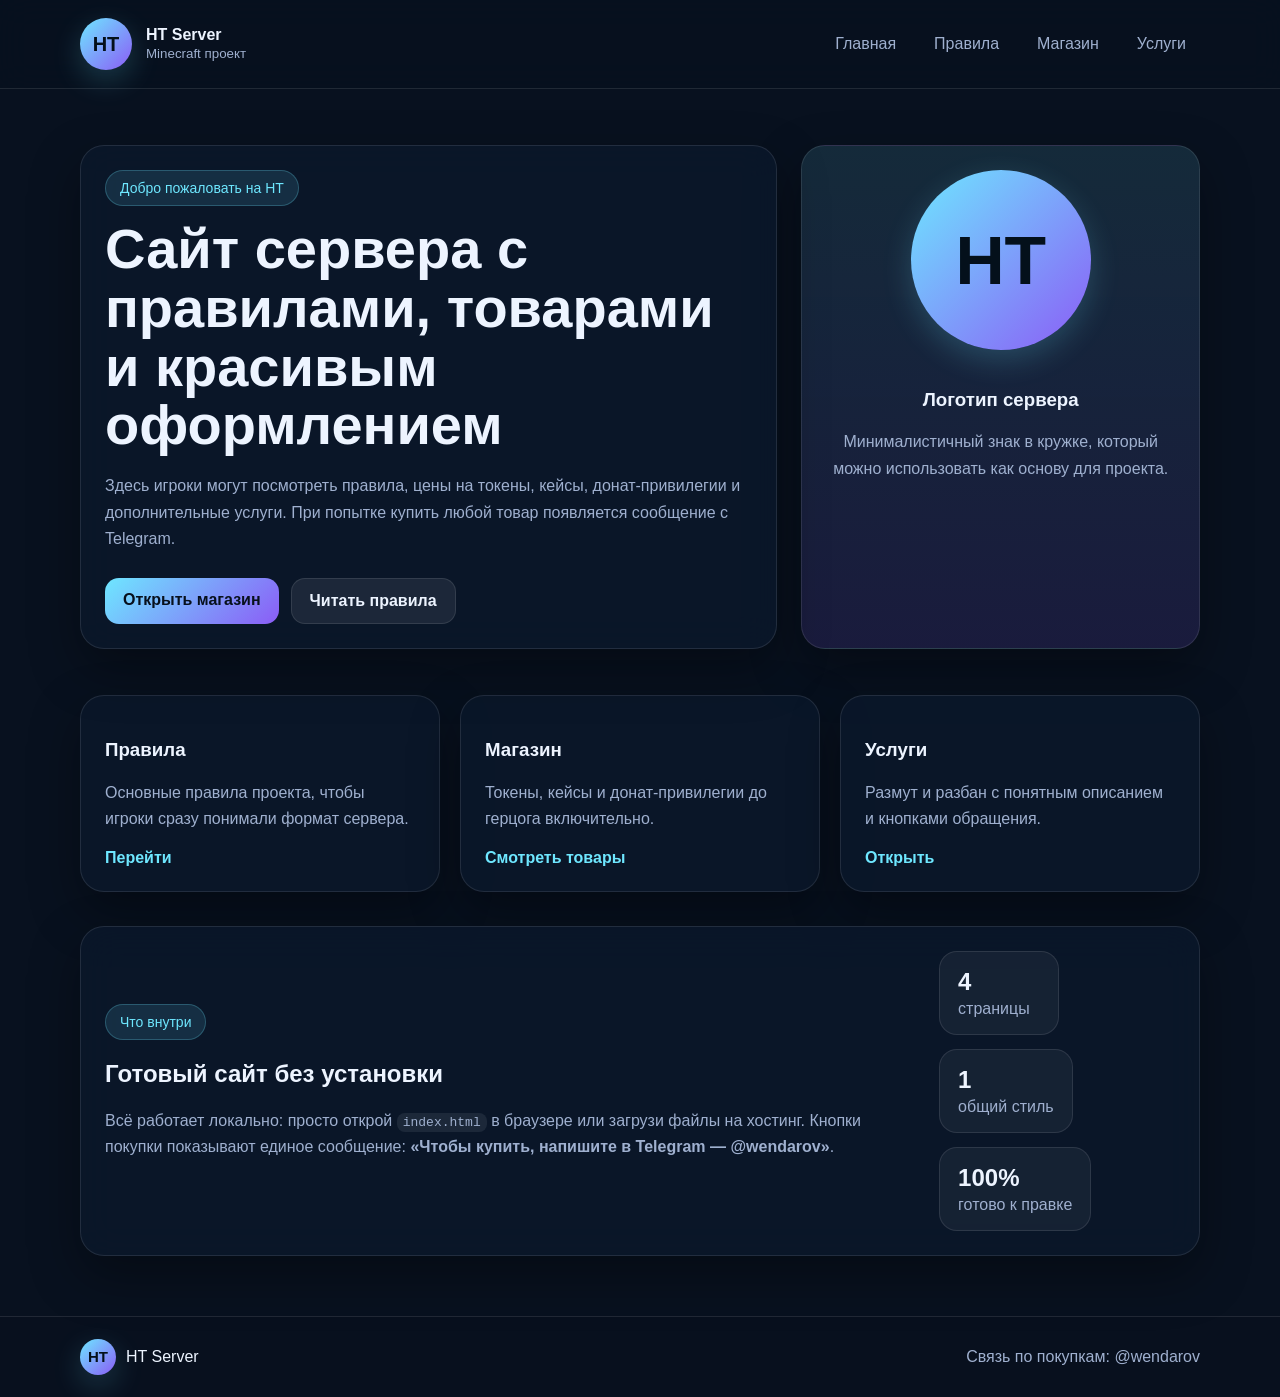
==== index.html @ 4ad542b7 "Add files via upload" ====
<!DOCTYPE html>
<html lang="ru">
<head>
  <meta charset="UTF-8" />
  <meta name="viewport" content="width=device-width, initial-scale=1.0" />
  <title>HT Server — Главная</title>
  <link rel="stylesheet" href="styles.css" />
</head>
<body>
  <div class="bg"></div>
  <header class="site-header">
    <div class="container nav">
      <a class="brand" href="index.html">
        <span class="logo">HT</span>
        <span class="brand-text">
          <strong>HT Server</strong>
          <small>Minecraft проект</small>
        </span>
      </a>
      <nav>
        <a href="index.html">Главная</a>
        <a href="rules.html">Правила</a>
        <a href="shop.html">Магазин</a>
        <a href="services.html">Услуги</a>
      </nav>
    </div>
  </header>

  <main>
    <section class="hero container">
      <div class="hero-copy card glass">
        <span class="pill">Добро пожаловать на HT</span>
        <h1>Сайт сервера с правилами, товарами и красивым оформлением</h1>
        <p>
          Здесь игроки могут посмотреть правила, цены на токены, кейсы, донат-привилегии
          и дополнительные услуги. При попытке купить любой товар появляется сообщение с Telegram.
        </p>
        <div class="hero-actions">
          <a class="btn btn-primary" href="shop.html">Открыть магазин</a>
          <a class="btn btn-secondary" href="rules.html">Читать правила</a>
        </div>
      </div>
      <div class="hero-side card gradient-card">
        <div class="big-logo">HT</div>
        <h3>Логотип сервера</h3>
        <p>Минималистичный знак в кружке, который можно использовать как основу для проекта.</p>
      </div>
    </section>

    <section class="container grid-3">
      <article class="card">
        <h3>Правила</h3>
        <p>Основные правила проекта, чтобы игроки сразу понимали формат сервера.</p>
        <a class="text-link" href="rules.html">Перейти</a>
      </article>
      <article class="card">
        <h3>Магазин</h3>
        <p>Токены, кейсы и донат-привилегии до герцога включительно.</p>
        <a class="text-link" href="shop.html">Смотреть товары</a>
      </article>
      <article class="card">
        <h3>Услуги</h3>
        <p>Размут и разбан с понятным описанием и кнопками обращения.</p>
        <a class="text-link" href="services.html">Открыть</a>
      </article>
    </section>

    <section class="container feature card glass">
      <div>
        <span class="pill">Что внутри</span>
        <h2>Готовый сайт без установки</h2>
        <p>
          Всё работает локально: просто открой <code>index.html</code> в браузере или загрузи файлы на хостинг.
          Кнопки покупки показывают единое сообщение: <strong>«Чтобы купить, напишите в Telegram — @wendarov»</strong>.
        </p>
      </div>
      <div class="mini-stats">
        <div><strong>4</strong><span>страницы</span></div>
        <div><strong>1</strong><span>общий стиль</span></div>
        <div><strong>100%</strong><span>готово к правке</span></div>
      </div>
    </section>
  </main>

  <footer class="site-footer">
    <div class="container footer-row">
      <div class="brand footer-brand">
        <span class="logo small">HT</span>
        <span>HT Server</span>
      </div>
      <div class="footer-note">Связь по покупкам: @wendarov</div>
    </div>
  </footer>
  <script src="script.js"></script>
</body>
</html>
---- styles.css ----
:root {
  --bg: #08111f;
  --bg-soft: rgba(255,255,255,0.06);
  --card: rgba(11, 24, 45, 0.75);
  --line: rgba(255,255,255,0.1);
  --text: #edf4ff;
  --muted: #9fb0cf;
  --accent: #6ee7ff;
  --accent-2: #8b5cf6;
  --shadow: 0 20px 50px rgba(0,0,0,0.35);
}
* { box-sizing: border-box; }
html, body { margin: 0; padding: 0; font-family: Inter, Arial, sans-serif; color: var(--text); background: var(--bg); }
a { color: inherit; text-decoration: none; }
body { min-height: 100vh; position: relative; }
.bg {
  position: fixed; inset: 0; z-index: -1;
  background:
    radial-gradient(circle at top left, rgba(110,231,255,0.16), transparent 30%),
    radial-gradient(circle at top right, rgba(139,92,246,0.18), transparent 28%),
    linear-gradient(180deg, #09101c 0%, #08111f 100%);
}
.container { width: min(1120px, calc(100% - 32px)); margin: 0 auto; }
.site-header { position: sticky; top: 0; backdrop-filter: blur(16px); background: rgba(8,17,31,0.6); border-bottom: 1px solid var(--line); z-index: 10; }
.nav { display: flex; align-items: center; justify-content: space-between; padding: 18px 0; gap: 20px; }
.brand { display: flex; align-items: center; gap: 14px; }
.brand-text { display: flex; flex-direction: column; line-height: 1.05; }
.brand-text small { color: var(--muted); margin-top: 3px; }
.logo, .big-logo {
  display: inline-flex; align-items: center; justify-content: center; border-radius: 999px;
  background: linear-gradient(135deg, var(--accent), var(--accent-2)); color: #04101b; font-weight: 900;
  box-shadow: 0 10px 30px rgba(110,231,255,0.2);
}
.logo { width: 52px; height: 52px; font-size: 20px; }
.logo.small { width: 36px; height: 36px; font-size: 15px; }
.big-logo { width: 180px; height: 180px; font-size: 68px; margin: 0 auto 20px; }
nav { display: flex; gap: 10px; flex-wrap: wrap; }
nav a { padding: 10px 14px; border-radius: 12px; color: var(--muted); }
nav a:hover, nav a.active { color: var(--text); background: rgba(255,255,255,0.06); }
.hero { display: grid; grid-template-columns: 1.4fr 0.8fr; gap: 24px; padding: 56px 0 26px; }
.card {
  background: var(--card); border: 1px solid var(--line); border-radius: 24px; padding: 24px; box-shadow: var(--shadow);
}
.glass { backdrop-filter: blur(18px); }
.gradient-card { background: linear-gradient(180deg, rgba(110,231,255,0.12), rgba(139,92,246,0.14)); text-align: center; }
.hero-copy h1, .page-head h1 { font-size: clamp(32px, 5vw, 56px); line-height: 1.05; margin: 14px 0 18px; }
.hero-copy p, .page-head p, .card p { color: var(--muted); line-height: 1.65; }
.pill { display: inline-block; background: rgba(110,231,255,0.12); color: var(--accent); border: 1px solid rgba(110,231,255,0.24); padding: 9px 14px; border-radius: 999px; font-size: 14px; }
.hero-actions { display: flex; gap: 12px; flex-wrap: wrap; margin-top: 26px; }
.btn {
  border: 0; border-radius: 14px; padding: 13px 18px; font-weight: 700; cursor: pointer; transition: transform .18s ease, opacity .18s ease;
}
.btn:hover { transform: translateY(-2px); }
.btn-primary { background: linear-gradient(135deg, var(--accent), var(--accent-2)); color: #07101c; }
.btn-secondary { background: rgba(255,255,255,0.08); color: var(--text); border: 1px solid var(--line); }
.grid-3 { display: grid; grid-template-columns: repeat(3, 1fr); gap: 20px; padding: 20px 0 24px; }
.text-link { color: var(--accent); font-weight: 700; }
.feature { display: flex; justify-content: space-between; gap: 24px; align-items: center; margin: 10px auto 60px; }
.mini-stats { display: flex; gap: 14px; flex-wrap: wrap; }
.mini-stats div { min-width: 120px; padding: 16px 18px; background: rgba(255,255,255,0.05); border: 1px solid var(--line); border-radius: 18px; display: flex; flex-direction: column; }
.mini-stats strong { font-size: 24px; }
.mini-stats span { color: var(--muted); margin-top: 4px; }
.page { padding: 46px 0 60px; }
.page-head { margin-bottom: 26px; }
.rules-list, .shop-grid { display: grid; grid-template-columns: repeat(2, 1fr); gap: 20px; }
.rule-num { font-size: 12px; letter-spacing: .18em; color: var(--accent); }
.section-title { margin: 36px 0 18px; font-size: 30px; }
.shop-item { display: flex; flex-direction: column; gap: 12px; }
.shop-item strong { font-size: 28px; }
.shop-item .btn { width: 100%; margin-top: auto; }
.shop-item.large { min-height: 260px; }
.site-footer { border-top: 1px solid var(--line); background: rgba(8,17,31,0.5); }
.footer-row { display: flex; justify-content: space-between; align-items: center; padding: 22px 0; gap: 16px; flex-wrap: wrap; }
.footer-brand { gap: 10px; }
.footer-note { color: var(--muted); }
code { background: rgba(255,255,255,0.08); padding: 2px 6px; border-radius: 8px; }

@media (max-width: 900px) {
  .hero, .grid-3, .rules-list, .shop-grid, .feature { grid-template-columns: 1fr; display: grid; }
  .feature { align-items: start; }
  .nav { flex-direction: column; align-items: flex-start; }
}

@media (max-width: 600px) {
  .card { padding: 18px; border-radius: 20px; }
  .logo { width: 46px; height: 46px; }
  nav a { padding: 8px 10px; }
  .section-title { font-size: 24px; }
}
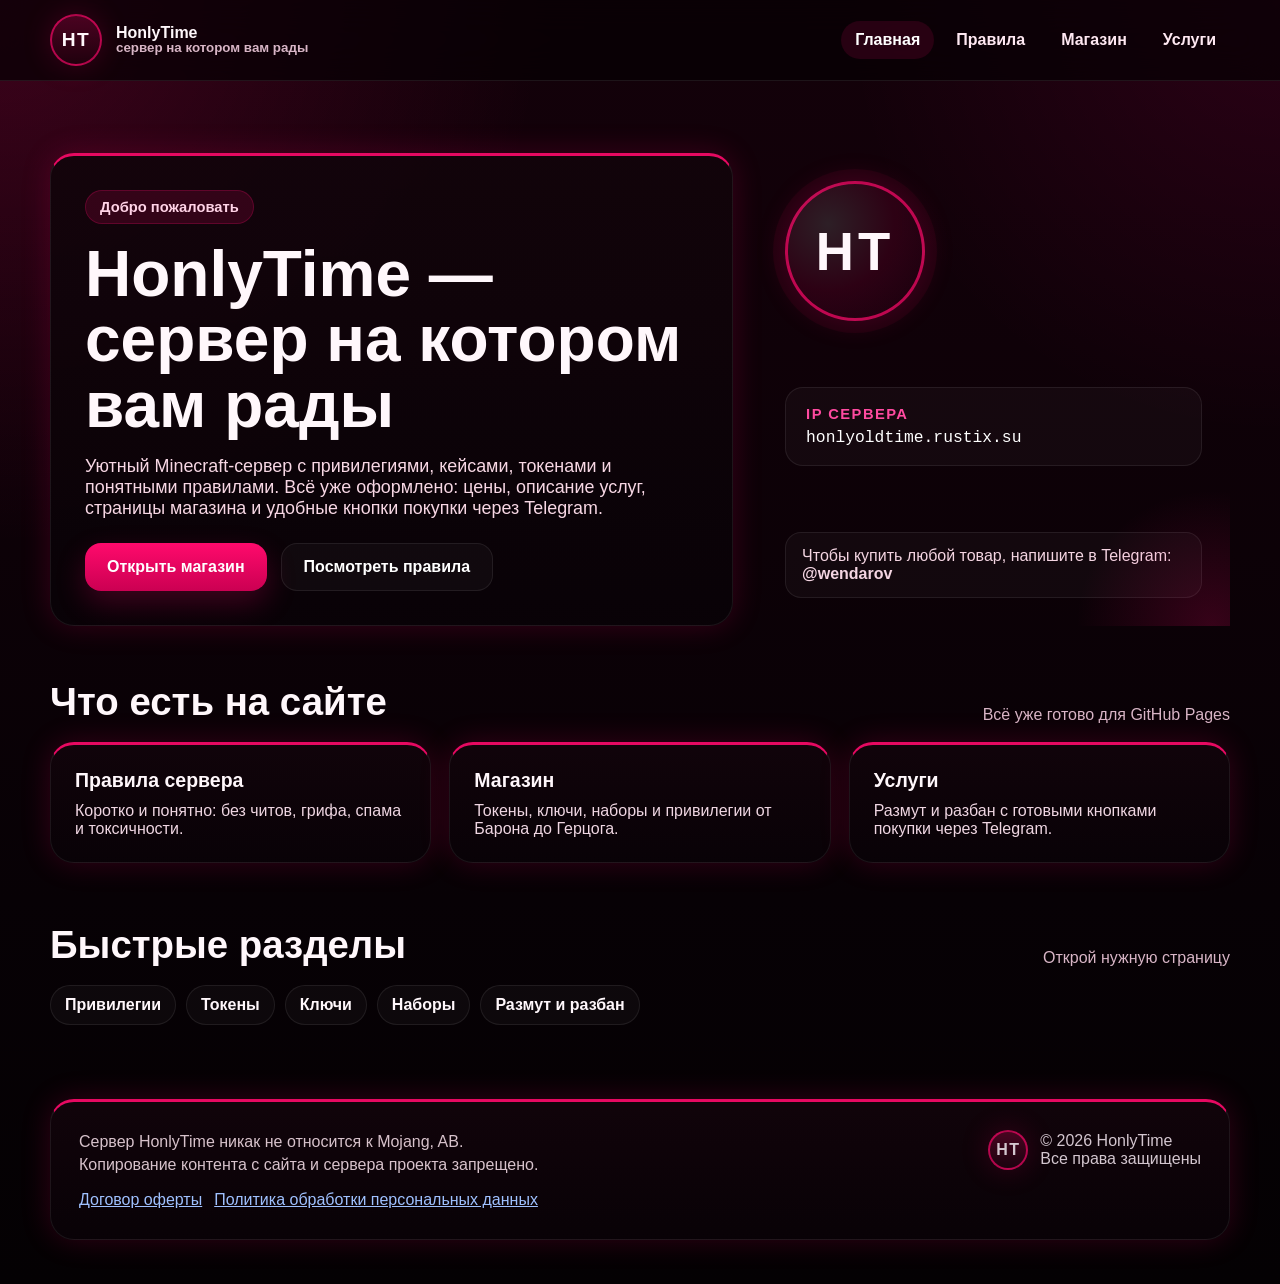
==== commit bd242378: "Add files via upload" ====
--- a/index.html
+++ b/index.html
@@ -1,24 +1,20 @@
 <!DOCTYPE html>
 <html lang="ru">
 <head>
-  <meta charset="UTF-8" />
-  <meta name="viewport" content="width=device-width, initial-scale=1.0" />
-  <title>HT Server — Главная</title>
-  <link rel="stylesheet" href="styles.css" />
+  <meta charset="UTF-8">
+  <meta name="viewport" content="width=device-width, initial-scale=1.0">
+  <title>HonlyTime — сервер на котором вам рады</title>
+  <link rel="stylesheet" href="styles.css">
 </head>
 <body>
-  <div class="bg"></div>
   <header class="site-header">
     <div class="container nav">
       <a class="brand" href="index.html">
         <span class="logo">HT</span>
-        <span class="brand-text">
-          <strong>HT Server</strong>
-          <small>Minecraft проект</small>
-        </span>
+        <span class="brand-text"><strong>HonlyTime</strong><small>сервер на котором вам рады</small></span>
       </a>
       <nav>
-        <a href="index.html">Главная</a>
+        <a class="active" href="index.html">Главная</a>
         <a href="rules.html">Правила</a>
         <a href="shop.html">Магазин</a>
         <a href="services.html">Услуги</a>
@@ -26,71 +22,89 @@
     </div>
   </header>
 
-  <main>
-    <section class="hero container">
-      <div class="hero-copy card glass">
-        <span class="pill">Добро пожаловать на HT</span>
-        <h1>Сайт сервера с правилами, товарами и красивым оформлением</h1>
-        <p>
-          Здесь игроки могут посмотреть правила, цены на токены, кейсы, донат-привилегии
-          и дополнительные услуги. При попытке купить любой товар появляется сообщение с Telegram.
-        </p>
+  <main class="container">
+    <section class="hero">
+      <div class="hero-card">
+        <span class="kicker">Добро пожаловать</span>
+        <h1>HonlyTime — сервер на котором вам рады</h1>
+        <p>Уютный Minecraft-сервер с привилегиями, кейсами, токенами и понятными правилами. Всё уже оформлено: цены, описание услуг, страницы магазина и удобные кнопки покупки через Telegram.</p>
         <div class="hero-actions">
           <a class="btn btn-primary" href="shop.html">Открыть магазин</a>
-          <a class="btn btn-secondary" href="rules.html">Читать правила</a>
+          <a class="btn btn-secondary" href="rules.html">Посмотреть правила</a>
         </div>
       </div>
-      <div class="hero-side card gradient-card">
+      <aside class="hero-side">
         <div class="big-logo">HT</div>
-        <h3>Логотип сервера</h3>
-        <p>Минималистичный знак в кружке, который можно использовать как основу для проекта.</p>
+        <div class="ip-box">
+          <strong>IP сервера</strong>
+          <code>honlyoldtime.rustix.su</code>
+        </div>
+        <div class="notice">Чтобы купить любой товар, напишите в Telegram: <strong>@wendarov</strong></div>
+      </aside>
+    </section>
+
+    <section class="section">
+      <div class="section-title">
+        <h2>Что есть на сайте</h2>
+        <p>Всё уже готово для GitHub Pages</p>
+      </div>
+      <div class="grid-3">
+        <article class="card">
+          <h3>Правила сервера</h3>
+          <p>Коротко и понятно: без читов, грифа, спама и токсичности.</p>
+        </article>
+        <article class="card">
+          <h3>Магазин</h3>
+          <p>Токены, ключи, наборы и привилегии от Барона до Герцога.</p>
+        </article>
+        <article class="card">
+          <h3>Услуги</h3>
+          <p>Размут и разбан с готовыми кнопками покупки через Telegram.</p>
+        </article>
       </div>
     </section>
 
-    <section class="container grid-3">
-      <article class="card">
-        <h3>Правила</h3>
-        <p>Основные правила проекта, чтобы игроки сразу понимали формат сервера.</p>
-        <a class="text-link" href="rules.html">Перейти</a>
-      </article>
-      <article class="card">
-        <h3>Магазин</h3>
-        <p>Токены, кейсы и донат-привилегии до герцога включительно.</p>
-        <a class="text-link" href="shop.html">Смотреть товары</a>
-      </article>
-      <article class="card">
-        <h3>Услуги</h3>
-        <p>Размут и разбан с понятным описанием и кнопками обращения.</p>
-        <a class="text-link" href="services.html">Открыть</a>
-      </article>
-    </section>
-
-    <section class="container feature card glass">
-      <div>
-        <span class="pill">Что внутри</span>
-        <h2>Готовый сайт без установки</h2>
-        <p>
-          Всё работает локально: просто открой <code>index.html</code> в браузере или загрузи файлы на хостинг.
-          Кнопки покупки показывают единое сообщение: <strong>«Чтобы купить, напишите в Telegram — @wendarov»</strong>.
-        </p>
+    <section class="section">
+      <div class="section-title">
+        <h2>Быстрые разделы</h2>
+        <p>Открой нужную страницу</p>
       </div>
-      <div class="mini-stats">
-        <div><strong>4</strong><span>страницы</span></div>
-        <div><strong>1</strong><span>общий стиль</span></div>
-        <div><strong>100%</strong><span>готово к правке</span></div>
+      <div class="anchor-list">
+        <a href="shop.html#privileges">Привилегии</a>
+        <a href="shop.html#tokens">Токены</a>
+        <a href="shop.html#keys">Ключи</a>
+        <a href="shop.html#bundles">Наборы</a>
+        <a href="services.html">Размут и разбан</a>
       </div>
     </section>
   </main>
 
-  <footer class="site-footer">
-    <div class="container footer-row">
-      <div class="brand footer-brand">
-        <span class="logo small">HT</span>
-        <span>HT Server</span>
+  <footer class="footer-wrap">
+    <div class="container footer-shell">
+      <div class="footer-grid">
+        <div class="copy-note">
+          <div>Сервер HonlyTime никак не относится к Mojang, AB.</div>
+          <div>Копирование контента с сайта и сервера проекта запрещено.</div>
+          <div class="footer-links"><a href="rules.html">Договор оферты</a><a href="rules.html">Политика обработки персональных данных</a></div>
+        </div>
+        <div class="footer-brand">
+          <span class="logo small">HT</span>
+          <div>© 2026 HonlyTime<br>Все права защищены</div>
+        </div>
       </div>
-      <div class="footer-note">Связь по покупкам: @wendarov</div>
     </div>
   </footer>
+
+  <div class="modal" id="buyModal">
+    <div class="modal-card">
+      <h3 id="modalTitle">Покупка</h3>
+      <p id="modalText">Чтобы купить, напишите в Telegram — @wendarov</p>
+      <div class="modal-actions">
+        <a class="telegram-link" href="https://t.me/wendarov" target="_blank" rel="noopener noreferrer">Открыть Telegram</a>
+        <button class="btn btn-secondary" data-close>Закрыть</button>
+      </div>
+    </div>
+  </div>
   <script src="script.js"></script>
 </body>
 </html>
--- a/styles.css
+++ b/styles.css
@@ -1,89 +1,141 @@
-:root {
-  --bg: #08111f;
-  --bg-soft: rgba(255,255,255,0.06);
-  --card: rgba(11, 24, 45, 0.75);
-  --line: rgba(255,255,255,0.1);
-  --text: #edf4ff;
-  --muted: #9fb0cf;
-  --accent: #6ee7ff;
-  --accent-2: #8b5cf6;
-  --shadow: 0 20px 50px rgba(0,0,0,0.35);
+:root{
+  --bg:#090109;
+  --bg2:#14010a;
+  --card:#10030b;
+  --card2:#150712;
+  --accent:#ff0a6c;
+  --accent2:#ff4aa0;
+  --text:#fff7fb;
+  --muted:#d8b5c6;
+  --line:rgba(255,255,255,.08);
+  --glow:0 0 30px rgba(255,10,108,.18);
 }
-* { box-sizing: border-box; }
-html, body { margin: 0; padding: 0; font-family: Inter, Arial, sans-serif; color: var(--text); background: var(--bg); }
-a { color: inherit; text-decoration: none; }
-body { min-height: 100vh; position: relative; }
-.bg {
-  position: fixed; inset: 0; z-index: -1;
+*{box-sizing:border-box}
+html{scroll-behavior:smooth}
+body{
+  margin:0;
+  font-family: Inter, Arial, Helvetica, sans-serif;
+  color:var(--text);
   background:
-    radial-gradient(circle at top left, rgba(110,231,255,0.16), transparent 30%),
-    radial-gradient(circle at top right, rgba(139,92,246,0.18), transparent 28%),
-    linear-gradient(180deg, #09101c 0%, #08111f 100%);
+    radial-gradient(circle at top left, rgba(255,10,108,.18), transparent 30%),
+    radial-gradient(circle at top right, rgba(255,0,128,.1), transparent 24%),
+    linear-gradient(180deg, #14010a 0%, #070105 70%, #040103 100%);
+  min-height:100vh;
 }
-.container { width: min(1120px, calc(100% - 32px)); margin: 0 auto; }
-.site-header { position: sticky; top: 0; backdrop-filter: blur(16px); background: rgba(8,17,31,0.6); border-bottom: 1px solid var(--line); z-index: 10; }
-.nav { display: flex; align-items: center; justify-content: space-between; padding: 18px 0; gap: 20px; }
-.brand { display: flex; align-items: center; gap: 14px; }
-.brand-text { display: flex; flex-direction: column; line-height: 1.05; }
-.brand-text small { color: var(--muted); margin-top: 3px; }
-.logo, .big-logo {
-  display: inline-flex; align-items: center; justify-content: center; border-radius: 999px;
-  background: linear-gradient(135deg, var(--accent), var(--accent-2)); color: #04101b; font-weight: 900;
-  box-shadow: 0 10px 30px rgba(110,231,255,0.2);
+a{color:inherit;text-decoration:none}
+.container{width:min(1180px, calc(100% - 32px)); margin:0 auto}
+.site-header{
+  position:sticky;top:0;z-index:20;
+  backdrop-filter: blur(18px);
+  background:rgba(7,1,5,.74);
+  border-bottom:1px solid var(--line);
 }
-.logo { width: 52px; height: 52px; font-size: 20px; }
-.logo.small { width: 36px; height: 36px; font-size: 15px; }
-.big-logo { width: 180px; height: 180px; font-size: 68px; margin: 0 auto 20px; }
-nav { display: flex; gap: 10px; flex-wrap: wrap; }
-nav a { padding: 10px 14px; border-radius: 12px; color: var(--muted); }
-nav a:hover, nav a.active { color: var(--text); background: rgba(255,255,255,0.06); }
-.hero { display: grid; grid-template-columns: 1.4fr 0.8fr; gap: 24px; padding: 56px 0 26px; }
-.card {
-  background: var(--card); border: 1px solid var(--line); border-radius: 24px; padding: 24px; box-shadow: var(--shadow);
+.nav{display:flex;align-items:center;justify-content:space-between;gap:18px;padding:14px 0}
+.brand{display:flex;align-items:center;gap:14px;font-weight:800}
+.logo{
+  width:52px;height:52px;border-radius:50%;display:grid;place-items:center;
+  font-size:1.2rem;font-weight:900;letter-spacing:.08em;
+  background:linear-gradient(180deg, rgba(255,10,108,.24), rgba(255,10,108,.06));
+  border:2px solid rgba(255,10,108,.65);box-shadow:var(--glow);
 }
-.glass { backdrop-filter: blur(18px); }
-.gradient-card { background: linear-gradient(180deg, rgba(110,231,255,0.12), rgba(139,92,246,0.14)); text-align: center; }
-.hero-copy h1, .page-head h1 { font-size: clamp(32px, 5vw, 56px); line-height: 1.05; margin: 14px 0 18px; }
-.hero-copy p, .page-head p, .card p { color: var(--muted); line-height: 1.65; }
-.pill { display: inline-block; background: rgba(110,231,255,0.12); color: var(--accent); border: 1px solid rgba(110,231,255,0.24); padding: 9px 14px; border-radius: 999px; font-size: 14px; }
-.hero-actions { display: flex; gap: 12px; flex-wrap: wrap; margin-top: 26px; }
-.btn {
-  border: 0; border-radius: 14px; padding: 13px 18px; font-weight: 700; cursor: pointer; transition: transform .18s ease, opacity .18s ease;
+.logo.small{width:40px;height:40px;font-size:1rem}
+.brand-text{display:flex;flex-direction:column;line-height:1.05}
+.brand-text small{font-weight:600;color:var(--muted)}
+.nav nav{display:flex;flex-wrap:wrap;gap:8px}
+.nav nav a{padding:10px 14px;border-radius:999px;color:#ffe8f2;font-weight:700}
+.nav nav a:hover,.nav nav a.active{background:rgba(255,10,108,.12);color:#fff}
+.hero{padding:72px 0 36px;display:grid;grid-template-columns:1.3fr .9fr;gap:24px;align-items:stretch}
+.hero-card,.card,.footer-shell,.rule-card,.price-card,.service-card,.rank-card{
+  background:linear-gradient(180deg, rgba(18,4,11,.92), rgba(9,2,7,.95));
+  border:1px solid var(--line);
+  border-top:3px solid rgba(255,10,108,.9);
+  box-shadow:var(--glow);border-radius:24px;
 }
-.btn:hover { transform: translateY(-2px); }
-.btn-primary { background: linear-gradient(135deg, var(--accent), var(--accent-2)); color: #07101c; }
-.btn-secondary { background: rgba(255,255,255,0.08); color: var(--text); border: 1px solid var(--line); }
-.grid-3 { display: grid; grid-template-columns: repeat(3, 1fr); gap: 20px; padding: 20px 0 24px; }
-.text-link { color: var(--accent); font-weight: 700; }
-.feature { display: flex; justify-content: space-between; gap: 24px; align-items: center; margin: 10px auto 60px; }
-.mini-stats { display: flex; gap: 14px; flex-wrap: wrap; }
-.mini-stats div { min-width: 120px; padding: 16px 18px; background: rgba(255,255,255,0.05); border: 1px solid var(--line); border-radius: 18px; display: flex; flex-direction: column; }
-.mini-stats strong { font-size: 24px; }
-.mini-stats span { color: var(--muted); margin-top: 4px; }
-.page { padding: 46px 0 60px; }
-.page-head { margin-bottom: 26px; }
-.rules-list, .shop-grid { display: grid; grid-template-columns: repeat(2, 1fr); gap: 20px; }
-.rule-num { font-size: 12px; letter-spacing: .18em; color: var(--accent); }
-.section-title { margin: 36px 0 18px; font-size: 30px; }
-.shop-item { display: flex; flex-direction: column; gap: 12px; }
-.shop-item strong { font-size: 28px; }
-.shop-item .btn { width: 100%; margin-top: auto; }
-.shop-item.large { min-height: 260px; }
-.site-footer { border-top: 1px solid var(--line); background: rgba(8,17,31,0.5); }
-.footer-row { display: flex; justify-content: space-between; align-items: center; padding: 22px 0; gap: 16px; flex-wrap: wrap; }
-.footer-brand { gap: 10px; }
-.footer-note { color: var(--muted); }
-code { background: rgba(255,255,255,0.08); padding: 2px 6px; border-radius: 8px; }
-
-@media (max-width: 900px) {
-  .hero, .grid-3, .rules-list, .shop-grid, .feature { grid-template-columns: 1fr; display: grid; }
-  .feature { align-items: start; }
-  .nav { flex-direction: column; align-items: flex-start; }
+.hero-card{padding:34px}
+.kicker{display:inline-flex;align-items:center;gap:8px;padding:8px 14px;border-radius:999px;background:rgba(255,10,108,.14);color:#ffd2e6;font-weight:800;font-size:.92rem;border:1px solid rgba(255,10,108,.22)}
+.hero h1{font-size:clamp(2.1rem,5vw,4.2rem);line-height:1.02;margin:18px 0 12px}
+.hero p{font-size:1.12rem;color:#f7d7e4;max-width:62ch}
+.hero-actions{display:flex;flex-wrap:wrap;gap:14px;margin-top:24px}
+.btn{appearance:none;border:none;cursor:pointer;padding:14px 22px;border-radius:16px;font-size:1rem;font-weight:800;transition:.18s ease;display:inline-flex;align-items:center;justify-content:center;gap:10px}
+.btn-primary{background:linear-gradient(180deg, var(--accent), #cb0052);color:white;box-shadow:0 12px 30px rgba(255,10,108,.22)}
+.btn-primary:hover{transform:translateY(-1px)}
+.btn-secondary{background:rgba(255,255,255,.03);color:#fff;border:1px solid var(--line)}
+.btn-secondary:hover{background:rgba(255,255,255,.06)}
+.hero-side{padding:28px;display:flex;flex-direction:column;justify-content:space-between;gap:16px;position:relative;overflow:hidden}
+.hero-side::after{content:"";position:absolute;inset:auto -30% -34% auto;width:320px;height:320px;background:radial-gradient(circle, rgba(255,10,108,.18), transparent 60%);pointer-events:none}
+.big-logo{
+  width:140px;height:140px;border-radius:50%;display:grid;place-items:center;
+  font-size:3.3rem;font-weight:900;letter-spacing:.08em;
+  border:3px solid rgba(255,10,108,.7);
+  background:radial-gradient(circle at 30% 30%, rgba(255,255,255,.12), rgba(255,10,108,.12), rgba(255,10,108,.04));
+  box-shadow:0 0 0 12px rgba(255,10,108,.06), var(--glow)
 }
-
-@media (max-width: 600px) {
-  .card { padding: 18px; border-radius: 20px; }
-  .logo { width: 46px; height: 46px; }
-  nav a { padding: 8px 10px; }
-  .section-title { font-size: 24px; }
+.ip-box{padding:18px 20px;border-radius:18px;background:rgba(255,255,255,.03);border:1px solid var(--line)}
+.ip-box strong{display:block;color:var(--accent2);font-size:.92rem;text-transform:uppercase;letter-spacing:.1em;margin-bottom:6px}
+.ip-box code{font-family:ui-monospace,SFMono-Regular,Menlo,Consolas,monospace;font-size:1.02rem;color:#fff}
+.section{padding:18px 0 42px}
+.section-title{display:flex;align-items:end;justify-content:space-between;gap:16px;margin-bottom:18px}
+.section-title h2{margin:0;font-size:clamp(1.4rem,3vw,2.4rem)}
+.section-title p{margin:0;color:var(--muted)}
+.grid-3,.grid-4{display:grid;gap:18px}
+.grid-3{grid-template-columns:repeat(3,minmax(0,1fr))}
+.grid-4{grid-template-columns:repeat(4,minmax(0,1fr))}
+.card{padding:24px}
+.card h3{margin:0 0 10px;font-size:1.22rem}
+.card p{margin:0;color:#efd6e2}
+.rule-list{display:grid;gap:14px;margin-top:18px}
+.rule-card{padding:20px}
+.rule-card h3{margin:0 0 8px;color:#fff}
+.rule-card p{margin:0;color:#f0d5e0}
+.small-note{color:var(--muted);font-size:.95rem}
+.price-grid{display:grid;grid-template-columns:repeat(2,minmax(0,1fr));gap:18px}
+.rank-card{padding:22px;display:flex;flex-direction:column;gap:16px}
+.rank-top{display:flex;justify-content:space-between;gap:16px;align-items:start}
+.rank-name{font-size:1.5rem;font-weight:900}
+.rank-tag{padding:8px 12px;border-radius:999px;background:rgba(255,10,108,.12);border:1px solid rgba(255,10,108,.22);font-weight:800;color:#ffd3e7;white-space:nowrap}
+.features{display:grid;gap:8px;padding-left:18px;margin:0}
+.features li{color:#ffe6ef}
+.price-row{display:grid;grid-template-columns:repeat(3,minmax(0,1fr));gap:10px}
+.price-chip{padding:12px 10px;border-radius:16px;background:rgba(255,255,255,.03);border:1px solid var(--line);text-align:center}
+.price-chip strong{display:block;color:#fff;font-size:1.1rem}
+.price-chip span{display:block;color:var(--muted);font-size:.88rem;margin-bottom:4px}
+.catalog-grid{display:grid;grid-template-columns:repeat(3,minmax(0,1fr));gap:18px}
+.price-card{padding:24px;display:flex;flex-direction:column;gap:14px}
+.price-card h3{margin:0;font-size:1.4rem}
+.price-card p{margin:0;color:#f3d6e3}
+.badge{display:inline-flex;padding:7px 11px;border-radius:999px;background:rgba(255,10,108,.14);border:1px solid rgba(255,10,108,.2);color:#ffd1e5;font-weight:800;font-size:.84rem}
+.service-grid{display:grid;grid-template-columns:repeat(2,minmax(0,1fr));gap:18px}
+.service-card{padding:24px;display:flex;flex-direction:column;gap:14px}
+.service-card .price{font-size:2rem;font-weight:900;color:#fff}
+.cta-banner{padding:26px;border-radius:24px;background:linear-gradient(135deg, rgba(255,10,108,.18), rgba(255,255,255,.03));border:1px solid var(--line);display:flex;justify-content:space-between;gap:18px;align-items:center;flex-wrap:wrap}
+.footer-wrap{padding:32px 0 44px}
+.footer-shell{padding:28px}
+.footer-grid{display:grid;grid-template-columns:1.2fr .8fr;gap:18px;align-items:start}
+.footer-links{display:flex;flex-wrap:wrap;gap:12px;margin-top:12px;color:#9fc1ff}
+.footer-links a{text-decoration:underline}
+.footer-brand{display:flex;align-items:center;gap:12px;justify-content:flex-end;color:#d3c6cf}
+.copy-note{color:#d7c2cb;line-height:1.45}
+.muted{color:var(--muted)}
+hr.sep{border:none;border-top:1px solid var(--line);margin:12px 0 0}
+.modal{position:fixed;inset:0;background:rgba(0,0,0,.6);display:none;place-items:center;padding:18px;z-index:60}
+.modal.open{display:grid}
+.modal-card{width:min(560px,100%);padding:28px;border-radius:24px;background:linear-gradient(180deg,#15040d,#0b0206);border:1px solid var(--line);border-top:3px solid var(--accent);box-shadow:var(--glow)}
+.modal-card h3{margin:0 0 10px;font-size:1.7rem}
+.modal-card p{margin:0 0 18px;color:#f5d8e4;font-size:1.05rem}
+.modal-actions{display:flex;gap:12px;flex-wrap:wrap}
+.telegram-link{font-weight:900;color:#fff;background:linear-gradient(180deg,var(--accent),#c40050);padding:14px 18px;border-radius:16px;display:inline-block}
+.notice{padding:14px 16px;border-radius:16px;background:rgba(255,255,255,.03);border:1px solid var(--line);color:#f4d5e2}
+.anchor-list{display:flex;flex-wrap:wrap;gap:10px}
+.anchor-list a{padding:10px 14px;border-radius:999px;background:rgba(255,255,255,.03);border:1px solid var(--line);font-weight:700}
+@media (max-width: 980px){
+  .hero,.grid-3,.catalog-grid,.service-grid,.price-grid,.footer-grid{grid-template-columns:1fr}
+  .grid-4{grid-template-columns:repeat(2,minmax(0,1fr))}
 }
+@media (max-width: 720px){
+  .nav{align-items:flex-start;flex-direction:column}
+  .nav nav{width:100%}
+  .price-row,.grid-4{grid-template-columns:1fr}
+  .rank-top{flex-direction:column}
+  .footer-brand{justify-content:flex-start}
+  .hero{padding-top:42px}
+}
